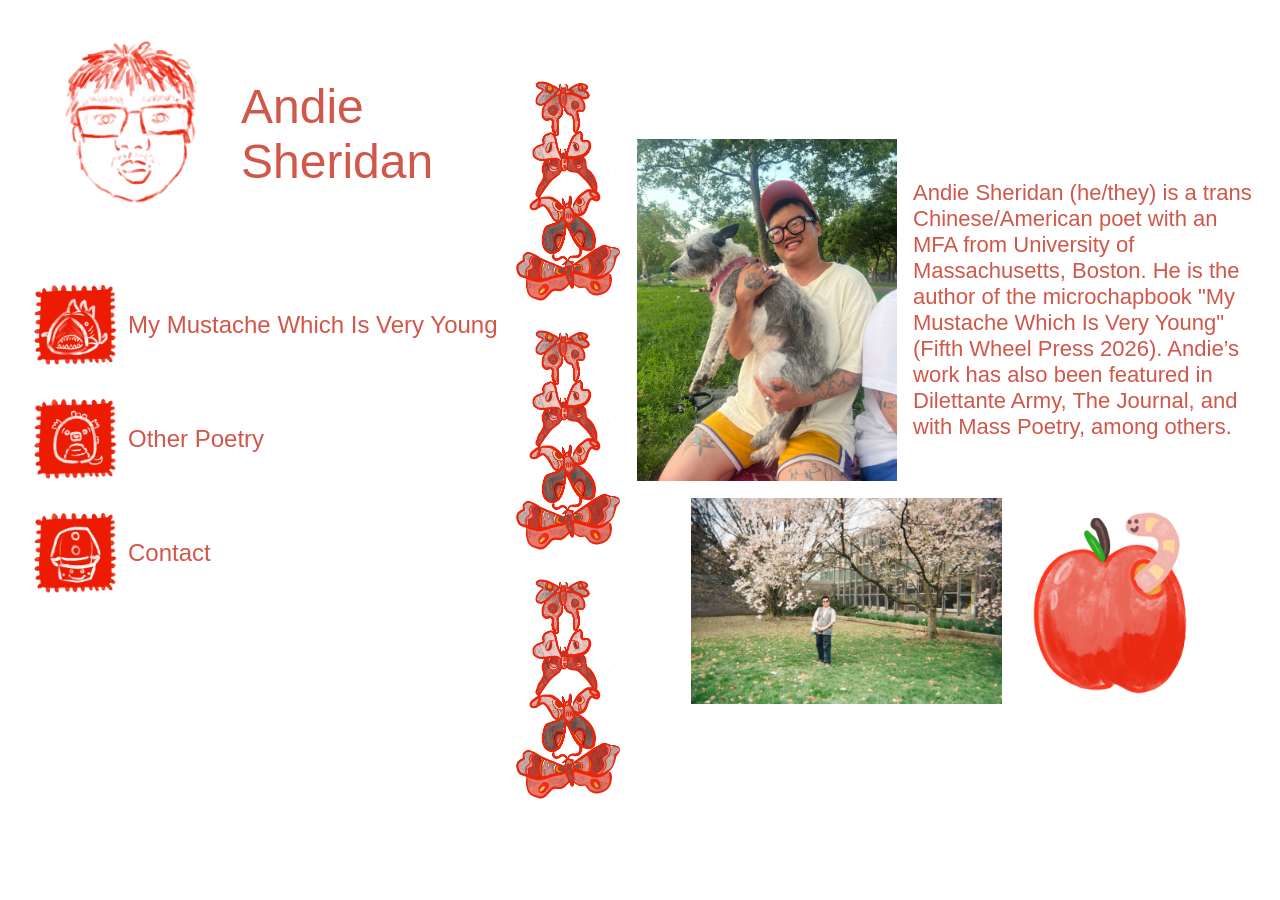
==== index.html @ bdac0b0e "first commit" ====
<!DOCTYPE html>
<html lang="en">
  <head>
    <meta charset="UTF-8" />
    <meta name="viewport" content="width=device-width, initial-scale=1.0" />
    <title>Andie Sheridan Poetry</title>
    <link rel="stylesheet" href="style.css" />
  </head>

  <body>
    <div class="container">
      <!--navigation menu-->
      <!--NOTE: Make sure to copy any changes to this menu to all other pages if you want them to be consistent-->
      <div class="navigation">
        <div class="logo-and-name">
          <a class="logo">
            <img src="images/homebutton.jpg" alt="Logo" />
          </a>
          <a href="index.html"> Andie Sheridan </a>
        </div>

        <input type="checkbox" id="menu-toggle" />
        <label for="menu-toggle"></label>

        <ul class="nav-items">
          <li class="nav-item">
            <div class="nav-buttons">
              <a href="mymustache.html">
                <img src="images/button1.jpg" alt="Nav Button" />
              </a>
            </div>
            <a href="mymustache.html">My Mustache Which Is Very Young</a>
          </li>

          <li class="nav-item">
            <div class="nav-buttons">
              <a href="otherpoetry.html">
                <img src="images/button2.jpg" alt="Nav Button" />
              </a>
            </div>
            <a href="otherpoetry.html">Other Poetry</a>
          </li>

          <li class="nav-item">
            <div class="nav-buttons">
              <a href="contact.html"
                ><img src="images/button3.jpg" alt="Nav Button" />
              </a>
            </div>
            <a href="contact.html">Contact</a>
          </li>
        </ul>
      </div>

      <!--page content-->
      <div class="content">
        <ul class="content-trim">
          <li>
            <div class="trim-butterfly">
              <img src="images/butterflydivider.gif" alt="Butterfly GIF" />
            </div>
          </li>

          <li>
            <div class="trim-butterfly">
              <img src="images/butterflydivider.gif" alt="Butterfly GIF" />
            </div>
          </li>

          <li>
            <div class="trim-butterfly">
              <img src="images/butterflydivider.gif" alt="Butterfly GIF" />
            </div>
          </li>
        </ul>

        <div class="content-body">
          <div class="home-content-row-1">
            <img
              src="images/andiedog.jpeg"
              alt="Andie with dog"
              class="andie-dog"
            />
            <div>
              Andie Sheridan (he/they) is a trans Chinese/American poet with an
              MFA from University of Massachusetts, Boston. He is the author of
              the microchapbook "My Mustache Which Is Very Young" (Fifth Wheel
              Press 2026). Andie’s work has also been featured in Dilettante
              Army, The Journal, and with Mass Poetry, among others.
            </div>
          </div>

          <div class="home-content-row-2">
            <img
              src="images/andiecherry.JPG"
              alt="Andie under cherry blossoms"
              class="cherry-blossoms"
            />
            <img
              src="images/appleandworm.jpg"
              alt="Apple and worm icon"
              class="apple-worm"
            />
          </div>
        </div>
      </div>

      <script src="script.js"></script>
    </div>
  </body>
</html>
---- style.css ----
/*
******** Site-wide styling ********

<Desktop>
Make Andie's face clickable
A little more space under mustache cover

<Medium>
Read for free here underlined
*/
* {
  padding: 0;
  box-sizing: border-box;
  font-family: "Comic Sans MS", "Comic Sans", cursive, sans-serif;
  text-decoration: none;
  scroll-behavior: smooth;
  list-style: none;
}

.container {
  display: flex;
  flex-direction: row;
  padding: 8px;
}

a:link,
a:visited {
  color: #d05749;
}

a:hover {
  color: red;
}

/* navigation styling */
.navigation {
  display: flex;
  flex-direction: column;
  width: 40%;
  height: 100%;
  background-color: white;
}

.nav-items {
  display: flex;
  flex-direction: column;
}

.navigation .logo-and-name {
  font-size: 48px;
  display: flex;
  align-items: center;
  color: red;
}

.navigation .logo img {
  max-width: 225px;
}

.navigation #menu-toggle {
  display: none;
}

.navigation .nav-item {
  font-size: 24px;
  display: flex;
  align-items: center;
  padding: 4px 12px;
}

.navigation .nav-item a {
  display: inline-block;
}

.navigation .nav-item img {
  /* the stamp icons */
  height: 100px;
}

/* page content styling */
.content {
  width: 60%;
  display: flex;
  align-items: center;
  padding-top: 24px;
}

.content-trim .trim-butterfly img {
  height: 220px;
  margin-top: 25px;
}

.content-trim .trim-apple img {
  height: 125px;
  margin-top: 50px;
}

.content-body {
  display: flex;
  flex-direction: column;
  color: #d05749;
  padding-left: 16px;
}

/* Medium sized screen styling */
@media (max-width: 1100px) {
  .container {
    flex-direction: column;
  }

  .navigation {
    width: auto;
    flex-direction: row;
    align-items: center;
  }

  .navigation .logo-and-name {
    font-size: 24px;
  }

  .navigation .logo img {
    max-width: 116px;
  }

  .navigation .menu-toggle {
    /* don't show the menu icon on anything larger than a small screen, menu options show by default */
    display: none;
  }

  .navigation .nav-items {
    flex-direction: row;
    padding-left: 16px;
  }

  .navigation .nav-item {
    font-size: 16px;
  }

  .navigation .nav-item img {
    /* the stamp icons */
    height: 50px;
  }

  .content {
    width: auto;
    padding-top: 0px;
  }
}

/* Small sized screen styling */
@media (max-width: 644px) {
  .container {
    flex-direction: column;
  }

  .navigation {
    width: auto;
    flex-direction: column;
    align-items: center;
  }

  .navigation .logo-and-name {
    align-self: start;
    font-size: 24px;
    margin-right: 48px;
  }

  .navigation .logo img {
    max-width: 116px;
  }

  /* menu toggle styling */
  /* 
  a hacky way to get interactibility in a static html/css site -- a checkbox in disguise that toggles open the menu
  usually a checkbox input has the box and the label like so: "[ ] label". we are essentially stacking them on one another, making the box itself
  invisible, and making the label an image of a hamburger menu using background-image 
  */
  .navigation #menu-toggle,
  label {
    /* put both the checkbox and the hamburger icon in the same spot on the top right */
    display: block;
    position: absolute;
    top: 64px;
    right: 24px;
  }

  .navigation #menu-toggle {
    /* the toggle itself (which is a checkbox) is unseen */
    opacity: 0;
  }

  .navigation label {
    /* style the label of the checkbox to be a menu icon */
    cursor: pointer;
    background-image: url(images/menu-icon.svg);
    background-size: contain;
    background-repeat: no-repeat;
    padding: 15px;
  }

  input:checked ~ label {
    /* when the menu is toggled, switch from hamburger icon to appleandworm :-) */
    background-image: url(images/appleandworm.jpg);
    background-size: contain;
  }

  .navigation .nav-items {
    flex-direction: column;
    padding-left: 16px;
    display: none;
  }

  .navigation .nav-item {
    font-size: 16px;
  }

  .navigation .nav-item img {
    height: 50px;
  }

  input:checked ~ .nav-items {
    /* when the menu is toggled, show the navigation items (toggle from display: none to display: block */
    display: block;
  }

  .content {
    width: auto;
  }

  .content-trim {
    align-self: flex-start;
  }

  .content-trim .trim-butterfly img {
    height: 132px;
    margin-top: 25px;
    margin-bottom: 75px;
  }

  .content-trim .trim-apple img {
    height: 75px;
    margin-top: 25px;
    margin-bottom: 75px;
  }
}

/*
******** Home page specific styling ********
*/
.home-content-row-1 {
  display: flex;
  align-items: center;
  font-size: 22px;
}

.home-content-row-1 .andie-dog {
  width: 40%;
  min-width: 260px;
  max-width: 330px;
  height: auto;
}

.home-content-row-1 div {
  /* supporting text */
  width: 60%;
  padding-left: 16px;
}

.home-content-row-2 {
  display: flex;
  align-items: end;
  padding: 16px 54px;
}

.home-content-row-2 .cherry-blossoms {
  width: 60%;
  max-width: 450px;
  height: auto;
}

.home-content-row-2 .apple-worm {
  width: 40%;
  max-width: 300px;
  height: auto;
}

.home-apple img {
  position: absolute;
  height: 280px;
  margin-top: 490px;
  margin-left: 615px;
}

/* Small Sized Screen Styling */
@media (max-width: 644px) {
  .home-content-row-1 {
    flex-direction: column;
    font-size: 16px;
  }

  .home-content-row-1 .andie-dog {
    width: 80%;
    min-width: 40px;
    max-width: 330px;
  }

  .home-content-row-1 div {
    width: 100%;
    padding-top: 8px;
    padding-left: 0px;
  }

  .home-content-row-2 {
    flex-direction: column;
  }

  .home-content-row-2 {
    display: flex;
    padding: 24px 0px;
  }

  .home-content-row-2 .cherry-blossoms {
    width: 100%;
    max-width: 450px;
    height: auto;
  }

  .home-content-row-2 .apple-worm {
    width: 100%;
    max-width: 100px;
    height: auto;
  }
}

/*
******** My mustache specific styling ********
*/

.mustache-photo img {
  display: block;
  justify-self: center;
  padding-right: 32px;
  max-width: 450px;
}

.mustache-text {
  padding-top: 8px;
  font-size: 18px;
  color: #d05749;
}

.mustache-read-here {
  padding-top: 8px;
  font-size: 24px;
}

/* Small Sized Screen Styling */
@media (max-width: 644px) {
  .mustache-photo img {
    width: 100%;
    padding-right: 0px;
    max-width: 450px;
  }

  .mustache-text {
    font-size: 14px;
  }

  .mustache-read-here {
    padding-top: 8px;
    font-size: 18px;
  }
}

/*
******** Other poetry specific styling ********
*/
.other-poetry-text {
  font-size: 18px;
}

.other-poetry-text a {
  text-decoration: underline;
}

.other-poetry-text .other-poetry-title {
  font-weight: bold;
  font-size: 24px;
}

.other-poetry-text li {
  padding-bottom: 8px;
}

.other-poetry-text img {
  display: block;
  max-width: 250px;
  justify-self: flex-end;
}

/* Small Sized Screen Styling */
@media (max-width: 644px) {
  .other-poetry-text {
    font-size: 14px;
  }

  .other-poetry-text img {
    display: block;
    width: 100%;
    max-width: 250px;
    justify-self: flex-end;
  }
}

/*
******** Contact specific styling ********
*/
.contact-gif img {
  width: 100%;
  max-width: 700px;
}

.contact-text {
  display: flex;
  align-items: center;
  color: #d05749;
  font-size: 22px;
}

.contact-mail-icon {
  max-width: 90px;
}

/* Small Sized Screen Styling */
@media (max-width: 644px) {
  .contact-text {
    font-size: 14px;
  }

  .contact-mail-icon {
    max-width: 75px;
  }
}
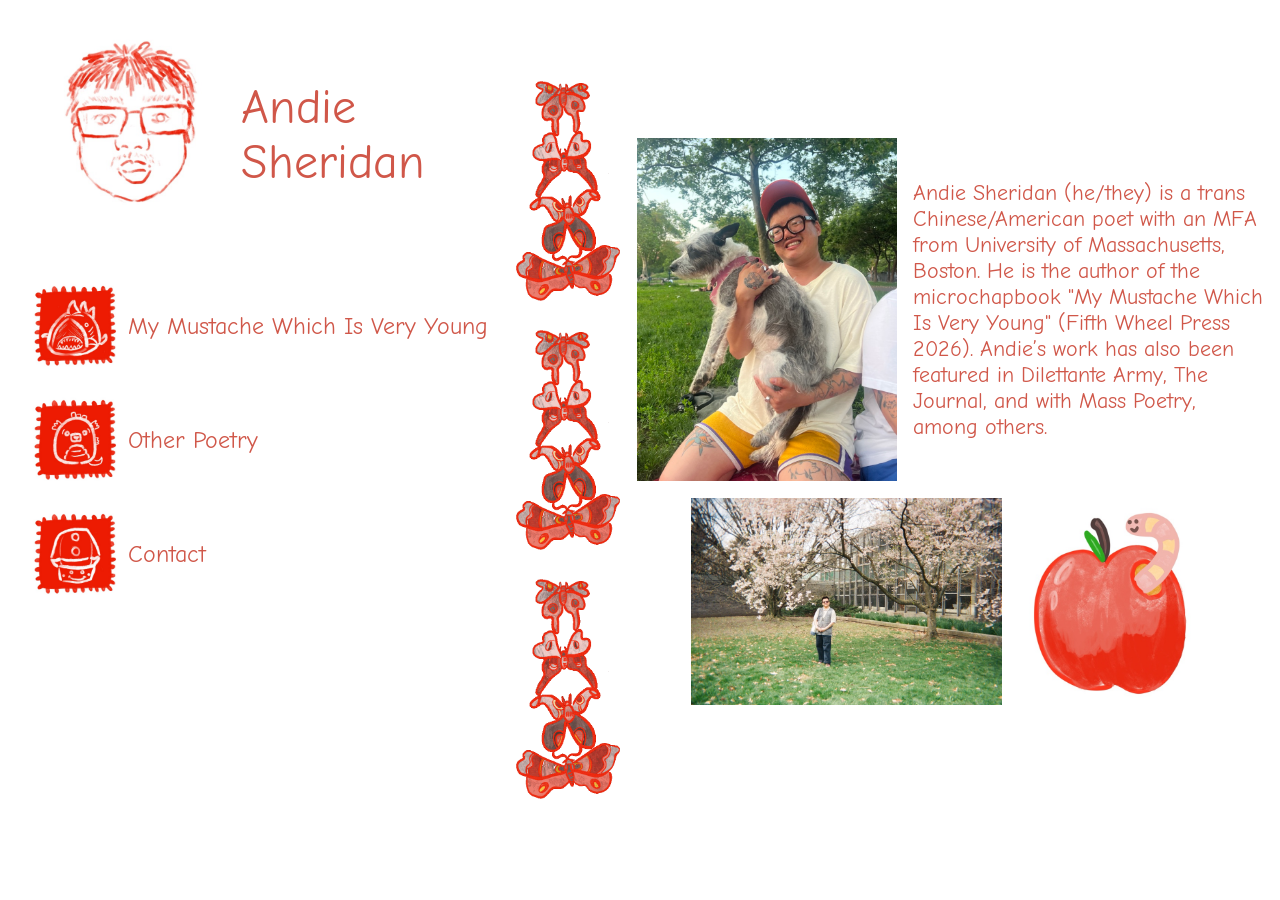
==== commit c29f0142: "resize images, add backup font for mobile" ====
--- a/index.html
+++ b/index.html
@@ -4,6 +4,9 @@
     <meta charset="UTF-8" />
     <meta name="viewport" content="width=device-width, initial-scale=1.0" />
     <title>Andie Sheridan Poetry</title>
+    <link rel="preconnect" href="https://fonts.googleapis.com" />
+    <link rel="preconnect" href="https://fonts.gstatic.com" crossorigin />
+    <link rel="stylesheet" href="https://fonts.googleapis.com/css2?family=Comic+Neue:ital,wght@0,400;0,700;1,400;1,700&display=swap" />
     <link rel="stylesheet" href="style.css" />
   </head>
 
@@ -13,7 +16,7 @@
       <!--NOTE: Make sure to copy any changes to this menu to all other pages if you want them to be consistent-->
       <div class="navigation">
         <div class="logo-and-name">
-          <a class="logo">
+          <a href="index.html" class="logo">
             <img src="images/homebutton.jpg" alt="Logo" />
           </a>
           <a href="index.html"> Andie Sheridan </a>
@@ -93,6 +96,7 @@
           <div class="home-content-row-2">
             <img
               src="images/andiecherry.JPG"
+              loading="lazy"
               alt="Andie under cherry blossoms"
               class="cherry-blossoms"
             />
@@ -100,6 +104,7 @@
               src="images/appleandworm.jpg"
               alt="Apple and worm icon"
               class="apple-worm"
+              loading="lazy"
             />
           </div>
         </div>
--- a/style.css
+++ b/style.css
@@ -1,17 +1,10 @@
 /*
 ******** Site-wide styling ********
-
-<Desktop>
-Make Andie's face clickable
-A little more space under mustache cover
-
-<Medium>
-Read for free here underlined
 */
 * {
   padding: 0;
   box-sizing: border-box;
-  font-family: "Comic Sans MS", "Comic Sans", cursive, sans-serif;
+  font-family: "Comic Sans MS", "Comic Sans", "Comic Neue", sans-serif;
   text-decoration: none;
   scroll-behavior: smooth;
   list-style: none;
@@ -242,6 +235,13 @@
     margin-top: 25px;
     margin-bottom: 75px;
   }
+
+  .content-trim .lophie img {
+    height: 75px;
+    max-width: 100px;
+    margin-top: 25px;
+    margin-bottom: 75px;
+  }
 }
 
 /*
@@ -344,7 +344,7 @@
 }
 
 .mustache-text {
-  padding-top: 8px;
+  padding-top: 16px;
   font-size: 18px;
   color: #d05749;
 }
@@ -369,6 +369,7 @@
   .mustache-read-here {
     padding-top: 8px;
     font-size: 18px;
+    text-decoration: underline;
   }
 }
 
